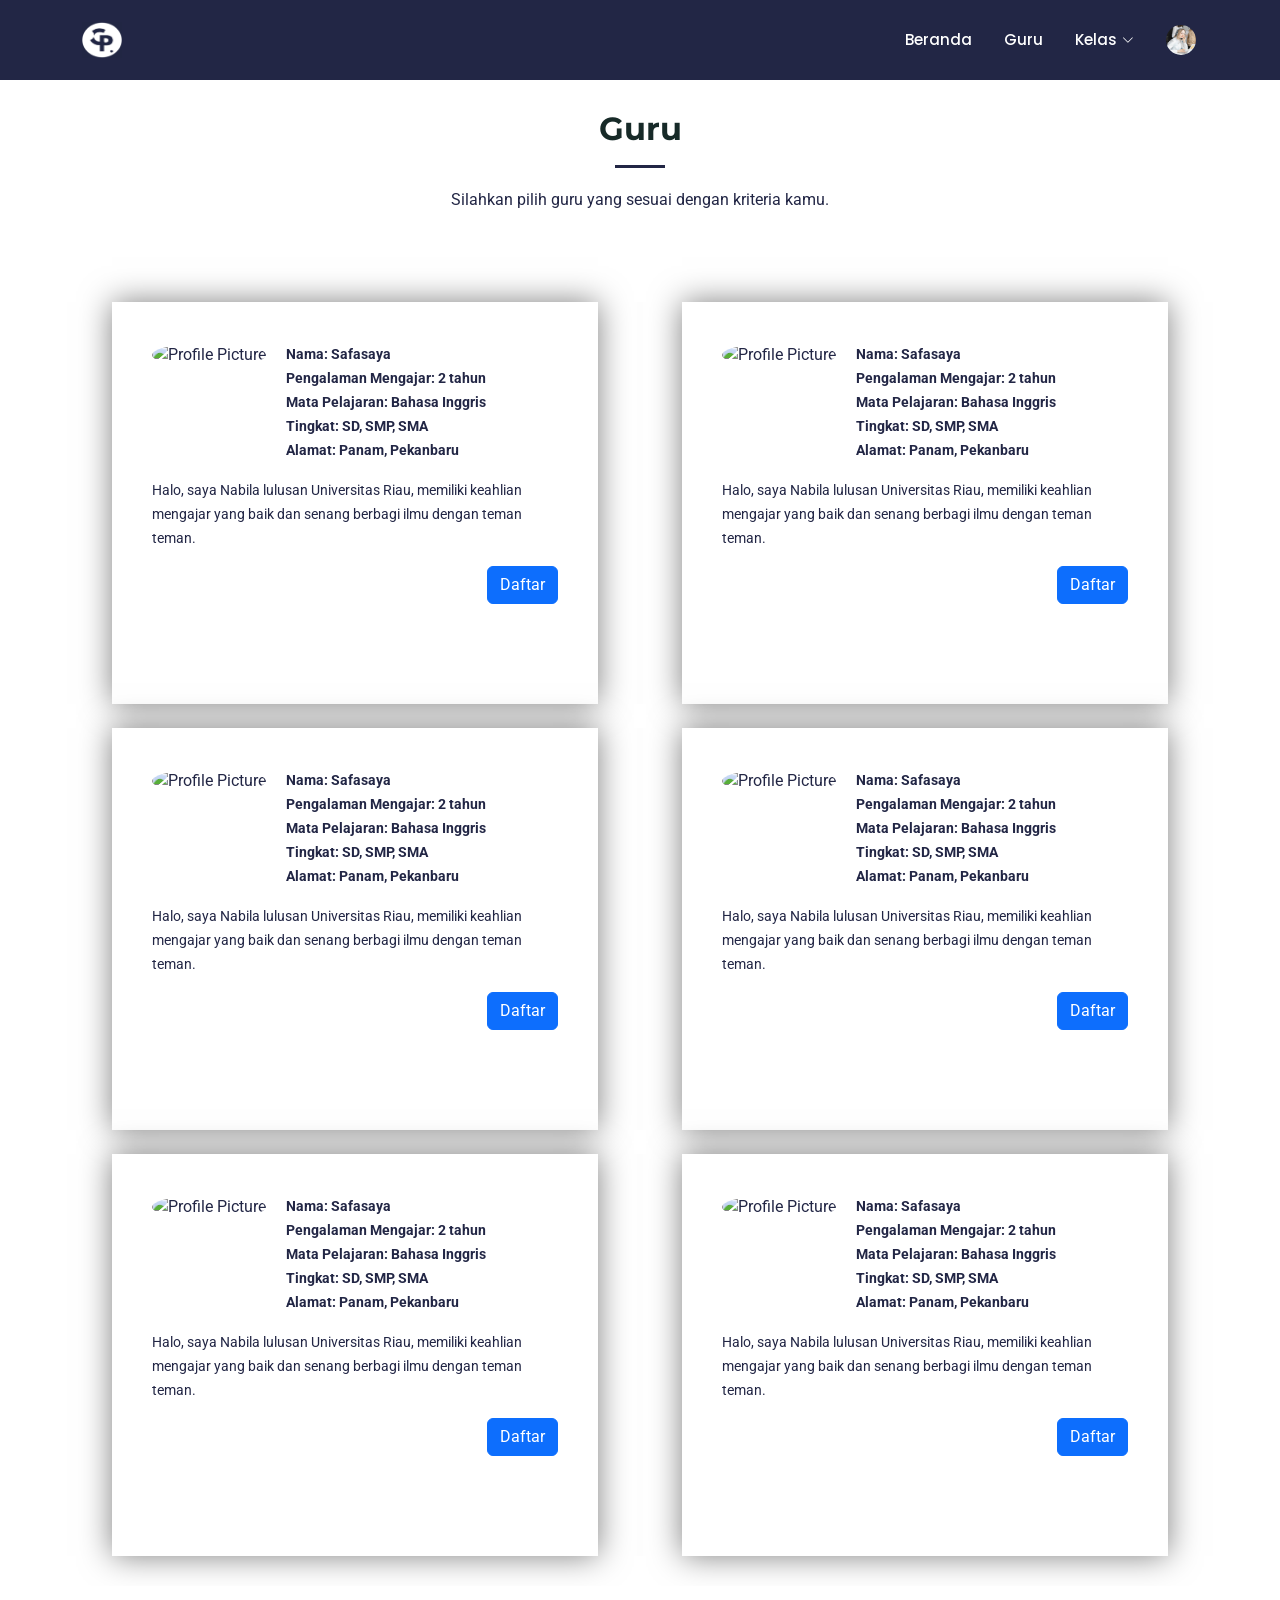
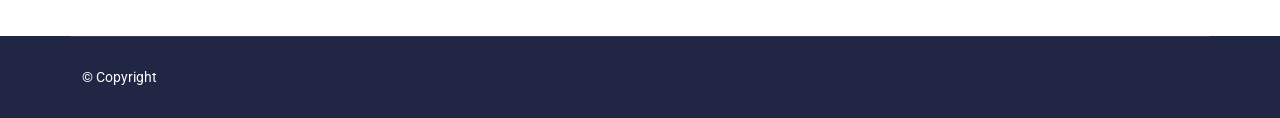
==== gurusis.html @ 92e8e070 "first commit" ====
<!DOCTYPE html>
<html lang="en">

<head>
  <meta charset="utf-8">
  <meta content="width=device-width, initial-scale=1.0" name="viewport">
  <title>Guru</title>
  <meta name="description" content="">
  <meta name="keywords" content="">

  <!-- Favicons -->
  <link href="assets/img/logoCP2.png" rel="icon">
  <link href="assets/img/apple-touch-icon.png" rel="apple-touch-icon">

  <!-- Fonts -->
  <link href="https://fonts.googleapis.com" rel="preconnect">
  <link href="https://fonts.gstatic.com" rel="preconnect" crossorigin>
  <link href="https://fonts.googleapis.com/css2?family=Roboto:ital,wght@0,100;0,300;0,400;0,500;0,700;0,900;1,100;1,300;1,400;1,500;1,700;1,900&family=Montserrat:ital,wght@0,100;0,200;0,300;0,400;0,500;0,600;0,700;0,800;0,900;1,100;1,200;1,300;1,400;1,500;1,600;1,700;1,800;1,900&family=Poppins:ital,wght@0,100;0,200;0,300;0,400;0,500;0,600;0,700;0,800;0,900;1,100;1,200;1,300;1,400;1,500;1,600;1,700;1,800;1,900&display=swap" rel="stylesheet">

  <!-- Vendor CSS Files -->
  <link href="assets/vendor/bootstrap/css/bootstrap.min.css" rel="stylesheet">
  <link href="assets/vendor/bootstrap-icons/bootstrap-icons.css" rel="stylesheet">
  <link href="assets/vendor/aos/aos.css" rel="stylesheet">
  <link href="assets/vendor/glightbox/css/glightbox.min.css" rel="stylesheet">
  <link href="assets/vendor/swiper/swiper-bundle.min.css" rel="stylesheet">

  <!-- Main CSS File -->
  <link href="assets/css/main.css" rel="stylesheet">

  <!-- =======================================================
  * Template Name: Impact
  * Template URL: https://bootstrapmade.com/impact-bootstrap-business-website-template/
  * Updated: Aug 07 2024 with Bootstrap v5.3.3
  * Author: BootstrapMade.com
  * License: https://bootstrapmade.com/license/
  ======================================================== -->
</head>

<body class="index-page">

  <header id="header" class="header fixed-top">

    <div class="branding d-flex align-items-cente">

      <div class="container position-relative d-flex align-items-center justify-content-between">
        <a href="index.html" class="logo d-flex align-items-center">
            <img src="assets/img/logoCP2.png" alt="" style="width: 40px; height: 40px;">
        </a>

        <nav id="navmenu" class="navmenu">
          <ul>
            <li><a href="berandasis.html" class="active">Beranda<br></a></li>
            <li><a href="gurusis.html">Guru</a></li>
            <li class="dropdown"><a href="#"><span>Kelas</span> <i class="bi bi-chevron-down toggle-dropdown"></i></a>
              <ul>
                <li><a href="jadwalsis.html">Kelas Aktif</a></li>
                <li><a href="statuspendafsis.html">Status Pendaftaran</a></li>
              </ul>
            </li>
            <li><a href="profilsis.html">
                <img src="assets/img/services.jpg" alt="User Profile" class="rounded-circle" style="width: 30px; height: 30px; object-fit: cover;">
              </a></li>
          </ul>
          <i class="mobile-nav-toggle d-xl-none bi bi-list"></i>
        </nav>

      </div>

    </div>

  </header>
  <main class="main">
     <!-- Services Section -->
     <section id="services" class="services section">

        <!-- Section Title -->
        <div class="container section-title" data-aos="fade-up">
          <h2>Guru</h2>
          <p>Silahkan pilih guru yang sesuai dengan kriteria kamu.</p>
        </div><!-- End Section Title -->
  
        <div class="container">
  
          <div class="row gy-4">
  
            <div class="col-md-6" data-aos="fade-up" data-aos-delay="100">
              <div class="service-item position-relative">
                  <!-- Bagian kontainer profil dengan Flexbox -->
                  <div class="d-flex align-items-start">
                    <!-- Foto profil di sebelah kiri -->
                    <div class="profile-picture" style="margin-right: 20px;">
                      <img src="assets/img/image cerdas privat/Student.png" class="rounded-circle" alt="Profile Picture" style="width: 80px;">
                    </div>
                    
                    <!-- Informasi profil di sebelah kanan -->
                    <div class="profile-info" style="font-weight: bold;">
                      <p class="card-title font-weight-bold">Nama: Safasaya</p>
                      <p class="card-text">Pengalaman Mengajar: 2 tahun</p>
                      <p class="card-text">Mata Pelajaran: Bahasa Inggris</p>
                      <p class="card-text">Tingkat: SD, SMP, SMA</p>
                      <p class="card-text">Alamat: Panam, Pekanbaru</p>
                    </div>
                  </div>
                  <!-- Teks tambahan di bawah informasi profil (masih dalam satu card) -->
                  <div class="profile-description mt-3">
                    <p>Halo, saya Nabila lulusan Universitas Riau, memiliki keahlian mengajar yang baik dan senang berbagi ilmu dengan teman teman.</p>
                  </div>
                  
                  <!-- Tombol Add -->
                  <div class="mt-3" style="text-align: right;">
                    <a href="#" class="btn btn-primary">Daftar</a>
                  </div>
                </div>
              </div>
  
            <div class="col-md-6" data-aos="fade-up" data-aos-delay="200">
              <!-- Kontainer card -->
              <div class="service-item position-relative">
                <!-- Bagian kontainer profil dengan Flexbox -->
                <div class="d-flex align-items-start">
                  <!-- Foto profil di sebelah kiri -->
                  <div class="profile-picture" style="margin-right: 20px;">
                    <img src="assets/img/image cerdas privat/Student.png" class="rounded-circle" alt="Profile Picture" style="width: 80px;">
                  </div>
                  
                  <!-- Informasi profil di sebelah kanan -->
                  <div class="profile-info" style="font-weight: bold;">
                    <p class="card-title font-weight-bold">Nama: Safasaya</p>
                    <p class="card-text">Pengalaman Mengajar: 2 tahun</p>
                    <p class="card-text">Mata Pelajaran: Bahasa Inggris</p>
                    <p class="card-text">Tingkat: SD, SMP, SMA</p>
                    <p class="card-text">Alamat: Panam, Pekanbaru</p>
                  </div>
                </div>
                <!-- Teks tambahan di bawah informasi profil (masih dalam satu card) -->
                <div class="profile-description mt-3">
                  <p>Halo, saya Nabila lulusan Universitas Riau, memiliki keahlian mengajar yang baik dan senang berbagi ilmu dengan teman teman.</p>
                </div>
                
                <!-- Tombol Add -->
                <div class="mt-3" style="text-align: right;">
                  <a href="#" class="btn btn-primary">Daftar</a>
                </div>
              </div>
            </div>
            <div class="col-md-6" data-aos="fade-up" data-aos-delay="300">
              <div class="service-item position-relative">
                  <!-- Bagian kontainer profil dengan Flexbox -->
                  <div class="d-flex align-items-start">
                    <!-- Foto profil di sebelah kiri -->
                    <div class="profile-picture" style="margin-right: 20px;">
                      <img src="assets/img/image cerdas privat/Student.png" class="rounded-circle" alt="Profile Picture" style="width: 80px;">
                    </div>
                    
                    <!-- Informasi profil di sebelah kanan -->
                    <div class="profile-info" style="font-weight: bold;">
                      <p class="card-title font-weight-bold">Nama: Safasaya</p>
                      <p class="card-text">Pengalaman Mengajar: 2 tahun</p>
                      <p class="card-text">Mata Pelajaran: Bahasa Inggris</p>
                      <p class="card-text">Tingkat: SD, SMP, SMA</p>
                      <p class="card-text">Alamat: Panam, Pekanbaru</p>
                    </div>
                  </div>
                  <!-- Teks tambahan di bawah informasi profil (masih dalam satu card) -->
                  <div class="profile-description mt-3">
                    <p>Halo, saya Nabila lulusan Universitas Riau, memiliki keahlian mengajar yang baik dan senang berbagi ilmu dengan teman teman.</p>
                  </div>
                  
                  <!-- Tombol Add -->
                  <div class="mt-3" style="text-align: right;">
                    <a href="#" class="btn btn-primary">Daftar</a>
                  </div>
                </div>
              </div>
  
            <div class="col-md-6" data-aos="fade-up" data-aos-delay="400">
              <div class="service-item position-relative">
                  <!-- Bagian kontainer profil dengan Flexbox -->
                  <div class="d-flex align-items-start">
                    <!-- Foto profil di sebelah kiri -->
                    <div class="profile-picture" style="margin-right: 20px;">
                      <img src="assets/img/image cerdas privat/Student.png" class="rounded-circle" alt="Profile Picture" style="width: 80px;">
                    </div>
                    
                    <!-- Informasi profil di sebelah kanan -->
                    <div class="profile-info" style="font-weight: bold;">
                      <p class="card-title font-weight-bold">Nama: Safasaya</p>
                      <p class="card-text">Pengalaman Mengajar: 2 tahun</p>
                      <p class="card-text">Mata Pelajaran: Bahasa Inggris</p>
                      <p class="card-text">Tingkat: SD, SMP, SMA</p>
                      <p class="card-text">Alamat: Panam, Pekanbaru</p>
                    </div>
                  </div>
                  <!-- Teks tambahan di bawah informasi profil (masih dalam satu card) -->
                  <div class="profile-description mt-3">
                    <p>Halo, saya Nabila lulusan Universitas Riau, memiliki keahlian mengajar yang baik dan senang berbagi ilmu dengan teman teman.</p>
                  </div>
                  
                  <!-- Tombol Add -->
                  <div class="mt-3" style="text-align: right;">
                    <a href="#" class="btn btn-primary">Daftar</a>
                  </div>
                </div>
              </div>
  
            <div class="col-md-6" data-aos="fade-up" data-aos-delay="500">
              <div class="service-item position-relative">
                  <!-- Bagian kontainer profil dengan Flexbox -->
                  <div class="d-flex align-items-start">
                    <!-- Foto profil di sebelah kiri -->
                    <div class="profile-picture" style="margin-right: 20px;">
                      <img src="assets/img/image cerdas privat/Student.png" class="rounded-circle" alt="Profile Picture" style="width: 80px;">
                    </div>
                    
                    <!-- Informasi profil di sebelah kanan -->
                    <div class="profile-info" style="font-weight: bold;">
                      <p class="card-title font-weight-bold">Nama: Safasaya</p>
                      <p class="card-text">Pengalaman Mengajar: 2 tahun</p>
                      <p class="card-text">Mata Pelajaran: Bahasa Inggris</p>
                      <p class="card-text">Tingkat: SD, SMP, SMA</p>
                      <p class="card-text">Alamat: Panam, Pekanbaru</p>
                    </div>
                  </div>
                  <!-- Teks tambahan di bawah informasi profil (masih dalam satu card) -->
                  <div class="profile-description mt-3">
                    <p>Halo, saya Nabila lulusan Universitas Riau, memiliki keahlian mengajar yang baik dan senang berbagi ilmu dengan teman teman.</p>
                  </div>
                  
                  <!-- Tombol Add -->
                  <div class="mt-3" style="text-align: right;">
                    <a href="#" class="btn btn-primary">Daftar</a>
                  </div>
                </div>
              </div>
  
            <div class="col-md-6" data-aos="fade-up" data-aos-delay="600">
              <div class="service-item position-relative">
                  <!-- Bagian kontainer profil dengan Flexbox -->
                  <div class="d-flex align-items-start">
                    <!-- Foto profil di sebelah kiri -->
                    <div class="profile-picture" style="margin-right: 20px;">
                      <img src="assets/img/image cerdas privat/Student.png" class="rounded-circle" alt="Profile Picture" style="width: 80px;">
                    </div>
                    
                    <!-- Informasi profil di sebelah kanan -->
                    <div class="profile-info" style="font-weight: bold;">
                      <p class="card-title font-weight-bold">Nama: Safasaya</p>
                      <p class="card-text">Pengalaman Mengajar: 2 tahun</p>
                      <p class="card-text">Mata Pelajaran: Bahasa Inggris</p>
                      <p class="card-text">Tingkat: SD, SMP, SMA</p>
                      <p class="card-text">Alamat: Panam, Pekanbaru</p>
                    </div>
                  </div>
                  <!-- Teks tambahan di bawah informasi profil (masih dalam satu card) -->
                  <div class="profile-description mt-3">
                    <p>Halo, saya Nabila lulusan Universitas Riau, memiliki keahlian mengajar yang baik dan senang berbagi ilmu dengan teman teman.</p>
                  </div>
                  
                  <!-- Tombol Add -->
                  <div class="mt-3" style="text-align: right;">
                    <a href="#" class="btn btn-primary">Daftar</a>
                  </div>
                </div>
              </div>
            </div><!-- End Service Item -->
  
          </div>
  
        </div>
  
      </section><!-- /Services Section -->
  </main>



  <footer id="footer" class="footer accent-background">

    <div class="container copyright mt-4">
      <p>© <span>Copyright</span></p>
    </div>

  </footer>

  <!-- Scroll Top -->
  <a href="#" id="scroll-top" class="scroll-top d-flex align-items-center justify-content-center"><i class="bi bi-arrow-up-short"></i></a>

  <!-- Preloader -->
  <div id="preloader"></div>

  <!-- Vendor JS Files -->
  <script src="assets/vendor/bootstrap/js/bootstrap.bundle.min.js"></script>
  <script src="assets/vendor/php-email-form/validate.js"></script>
  <script src="assets/vendor/aos/aos.js"></script>
  <script src="assets/vendor/glightbox/js/glightbox.min.js"></script>
  <script src="assets/vendor/swiper/swiper-bundle.min.js"></script>
  <script src="assets/vendor/purecounter/purecounter_vanilla.js"></script>
  <script src="assets/vendor/imagesloaded/imagesloaded.pkgd.min.js"></script>
  <script src="assets/vendor/isotope-layout/isotope.pkgd.min.js"></script>

  <!-- Main JS File -->
  <script src="assets/js/main.js"></script>

</body>

</html>
---- assets/css/main.css ----
/**
* Template Name: Impact
* Template URL: https://bootstrapmade.com/impact-bootstrap-business-website-template/
* Updated: Aug 07 2024 with Bootstrap v5.3.3
* Author: BootstrapMade.com
* License: https://bootstrapmade.com/license/
*/

/*--------------------------------------------------------------
# Font & Color Variables
# Help: https://bootstrapmade.com/color-system/
--------------------------------------------------------------*/
/* Fonts */
:root {
  --default-font: "Roboto",  system-ui, -apple-system, "Segoe UI", Roboto, "Helvetica Neue", Arial, "Noto Sans", "Liberation Sans", sans-serif, "Apple Color Emoji", "Segoe UI Emoji", "Segoe UI Symbol", "Noto Color Emoji";
  --heading-font: "Montserrat",  sans-serif;
  --nav-font: "Poppins",  sans-serif;
}

/* Global Colors - The following color variables are used throughout the website. Updating them here will change the color scheme of the entire website */
:root { 
  --background-color: #ffffff; /* Background color for the entire website, including individual sections */
  --default-color: #222645; /* Default color used for the majority of the text content across the entire website */
  --heading-color: #172a28; /* Color for headings, subheadings and title throughout the website */
  --accent-color: #222645; /* Accent color that represents your brand on the website. It's used for buttons, links, and other elements that need to stand out */
  --surface-color: #ffffff; /* The surface color is used as a background of boxed elements within sections, such as cards, icon boxes, or other elements that require a visual separation from the global background. */
  --contrast-color: #ffffff; /* Contrast color for text, ensuring readability against backgrounds of accent, heading, or default colors. */
}

/* Nav Menu Colors - The following color variables are used specifically for the navigation menu. They are separate from the global colors to allow for more customization options */
:root {
  --nav-color: #ffffff;  /* The default color of the main navmenu links */
  --nav-hover-color: #222645; /* Applied to main navmenu links when they are hovered over or active */
  --nav-mobile-background-color: #ffffff; /* Used as the background color for mobile navigation menu */
  --nav-dropdown-background-color: #ffffff; /* Used as the background color for dropdown items that appear when hovering over primary navigation items */
  --nav-dropdown-color: #01433c; /* Used for navigation links of the dropdown items in the navigation menu. */
  --nav-dropdown-hover-color: #008374; /* Similar to --nav-hover-color, this color is applied to dropdown navigation links when they are hovered over. */
}

/* Color Presets - These classes override global colors when applied to any section or element, providing reuse of the sam color scheme. */

.light-background {
  --background-color: #f2f9f9;
  --surface-color: #ffffff;
}

.dark-background {
  --background-color: #060606;
  --default-color: #ffffff;
  --heading-color: #ffffff;
  --surface-color: #252525;
  --contrast-color: #ffffff;
}

.accent-background {
  --background-color: #222645;
  --default-color: #ffffff;
  --heading-color: #ffffff;
  --accent-color: #ffffff;
  --surface-color: #00b6a1;
  --contrast-color: #ffffff;
}

/* Smooth scroll */
:root {
  scroll-behavior: smooth;
}

/*--------------------------------------------------------------
# General Styling & Shared Classes
--------------------------------------------------------------*/
body {
  color: var(--default-color);
  background-color: var(--background-color);
  font-family: var(--default-font);
}

a {
  color: var(--accent-color);
  text-decoration: none;
  transition: 0.3s;
}

a:hover {
  color: color-mix(in srgb, var(--accent-color), transparent 25%);
  text-decoration: none;
}

h1,
h2,
h3,
h4,
h5,
h6 {
  color: var(--heading-color);
  font-family: var(--heading-font);
}

/* Pulsating Play Button
------------------------------*/
.pulsating-play-btn {
  width: 94px;
  height: 94px;
  background: radial-gradient(var(--accent-color) 50%, color-mix(in srgb, var(--accent-color), transparent 75%) 52%);
  border-radius: 50%;
  display: block;
  position: relative;
  overflow: hidden;
}

.pulsating-play-btn:before {
  content: "";
  position: absolute;
  width: 120px;
  height: 120px;
  animation-delay: 0s;
  animation: pulsate-play-btn 2s;
  animation-direction: forwards;
  animation-iteration-count: infinite;
  animation-timing-function: steps;
  opacity: 1;
  border-radius: 50%;
  border: 5px solid color-mix(in srgb, var(--accent-color), transparent 30%);
  top: -15%;
  left: -15%;
  background: rgba(198, 16, 0, 0);
}

.pulsating-play-btn:after {
  content: "";
  position: absolute;
  left: 50%;
  top: 50%;
  transform: translateX(-40%) translateY(-50%);
  width: 0;
  height: 0;
  border-top: 10px solid transparent;
  border-bottom: 10px solid transparent;
  border-left: 15px solid #fff;
  z-index: 100;
  transition: all 400ms cubic-bezier(0.55, 0.055, 0.675, 0.19);
}

.pulsating-play-btn:hover:before {
  content: "";
  position: absolute;
  left: 50%;
  top: 50%;
  transform: translateX(-40%) translateY(-50%);
  width: 0;
  height: 0;
  border: none;
  border-top: 10px solid transparent;
  border-bottom: 10px solid transparent;
  border-left: 15px solid #fff;
  z-index: 200;
  animation: none;
  border-radius: 0;
}

.pulsating-play-btn:hover:after {
  border-left: 15px solid var(--accent-color);
  transform: scale(20);
}

@keyframes pulsate-play-btn {
  0% {
    transform: scale(0.6, 0.6);
    opacity: 1;
  }

  100% {
    transform: scale(1, 1);
    opacity: 0;
  }
}

/* PHP Email Form Messages
------------------------------*/
.php-email-form .error-message {
  display: none;
  background: #df1529;
  color: #ffffff;
  text-align: left;
  padding: 15px;
  margin-bottom: 24px;
  font-weight: 600;
}

.php-email-form .sent-message {
  display: none;
  color: #ffffff;
  background: #059652;
  text-align: center;
  padding: 15px;
  margin-bottom: 24px;
  font-weight: 600;
}

.php-email-form .loading {
  display: none;
  background: var(--surface-color);
  text-align: center;
  padding: 15px;
  margin-bottom: 24px;
}

.php-email-form .loading:before {
  content: "";
  display: inline-block;
  border-radius: 50%;
  width: 24px;
  height: 24px;
  margin: 0 10px -6px 0;
  border: 3px solid var(--accent-color);
  border-top-color: var(--surface-color);
  animation: php-email-form-loading 1s linear infinite;
}

@keyframes php-email-form-loading {
  0% {
    transform: rotate(0deg);
  }

  100% {
    transform: rotate(360deg);
  }
}

/*--------------------------------------------------------------
# Global Header
--------------------------------------------------------------*/
.header {
  --background-color: #222645;
  --heading-color: #ffffff;
  color: var(--default-color);
  transition: all 0.5s;
  z-index: 997;
  background-color: var(--background-color);
}

.header .topbar {
  background-color: color-mix(in srgb, var(--accent-color) 90%, black 10%);
  height: 40px;
  padding: 0;
  font-size: 14px;
  transition: all 0.5s;
}

.header .topbar .contact-info i {
  font-style: normal;
  color: var(--contrast-color);
}

.header .topbar .contact-info i a,
.header .topbar .contact-info i span {
  padding-left: 5px;
  color: var(--contrast-color);
}

@media (max-width: 575px) {

  .header .topbar .contact-info i a,
  .header .topbar .contact-info i span {
    font-size: 13px;
  }
}

.header .topbar .contact-info i a {
  line-height: 0;
  transition: 0.3s;
}

.header .topbar .contact-info i a:hover {
  color: var(--contrast-color);
  text-decoration: underline;
}

.header .topbar .social-links a {
  color: color-mix(in srgb, var(--contrast-color), transparent 40%);
  line-height: 0;
  transition: 0.3s;
  margin-left: 20px;
}

.header .topbar .social-links a:hover {
  color: var(--contrast-color);
}

.header .branding {
  min-height: 60px;
  padding: 10px 0;
}

.header .logo {
  line-height: 1;
}

.header .logo img {
  max-height: 36px;
  margin-right: 8px;
}

.header .logo h1 {
  font-size: 30px;
  margin: 0;
  font-weight: 700;
  color: var(--heading-color);
}

.header .logo span {
  font-size: 32px;
  margin-left: 2px;
  color: var(--nav-hover-color);
}

.scrolled .header {
  box-shadow: 0px 0 18px rgba(0, 0, 0, 0.1);
}

/*--------------------------------------------------------------
# Navigation Menu
--------------------------------------------------------------*/
/* Desktop Navigation */
@media (min-width: 1200px) {
  .navmenu {
    padding: 0;
  }

  .navmenu ul {
    margin: 0;
    padding: 0;
    display: flex;
    list-style: none;
    align-items: center;
  }

  .navmenu li {
    position: relative;
  }

  .navmenu>ul>li {
    white-space: nowrap;
    padding: 15px 14px;
  }

  .navmenu>ul>li:last-child {
    padding-right: 0;
  }

  .navmenu a,
  .navmenu a:focus {
    color: var(--nav-color);
    font-size: 15px;
    padding: 0 2px;
    font-family: var(--nav-font);
    font-weight: 500;
    display: flex;
    align-items: center;
    justify-content: space-between;
    white-space: nowrap;
    transition: 0.3s;
    position: relative;
  }

  .navmenu a i,
  .navmenu a:focus i {
    font-size: 12px;
    line-height: 0;
    margin-left: 5px;
    transition: 0.3s;
  }

  .navmenu>ul>li>a:before {
    content: "";
    position: absolute;
    height: 2px;
    bottom: -6px;
    left: 0;
    background-color: var(--nav-hover-color);
    visibility: hidden;
    width: 0px;
    transition: all 0.3s ease-in-out 0s;
  }

  .navmenu a:hover:before,
  .navmenu li:hover>a:before,
  .navmenu .active:before {
    visibility: visible;
    width: 100%;
  }

  .navmenu li:hover>a,
  .navmenu .active,
  .navmenu .active:focus {
    color: var(--nav-color);
  }

  .navmenu .dropdown ul {
    margin: 0;
    padding: 10px 0;
    background: var(--nav-dropdown-background-color);
    display: block;
    position: absolute;
    visibility: hidden;
    left: 14px;
    top: 130%;
    opacity: 0;
    transition: 0.3s;
    border-radius: 4px;
    z-index: 99;
    box-shadow: 0px 0px 30px rgba(0, 0, 0, 0.1);
  }

  .navmenu .dropdown ul li {
    min-width: 200px;
  }

  .navmenu .dropdown ul a {
    padding: 10px 20px;
    font-size: 15px;
    text-transform: none;
    color: var(--nav-dropdown-color);
  }

  .navmenu .dropdown ul a i {
    font-size: 12px;
  }

  .navmenu .dropdown ul a:hover,
  .navmenu .dropdown ul .active:hover,
  .navmenu .dropdown ul li:hover>a {
    color: var(--nav-dropdown-hover-color);
  }

  .navmenu .dropdown:hover>ul {
    opacity: 1;
    top: 100%;
    visibility: visible;
  }

  .navmenu .dropdown .dropdown ul {
    top: 0;
    left: -90%;
    visibility: hidden;
  }

  .navmenu .dropdown .dropdown:hover>ul {
    opacity: 1;
    top: 0;
    left: -100%;
    visibility: visible;
  }
}

/* Mobile Navigation */
@media (max-width: 1199px) {
  .mobile-nav-toggle {
    color: var(--nav-color);
    font-size: 28px;
    line-height: 0;
    margin-right: 10px;
    cursor: pointer;
    transition: color 0.3s;
  }

  .navmenu {
    padding: 0;
    z-index: 9997;
  }

  .navmenu ul {
    display: none;
    list-style: none;
    position: absolute;
    inset: 60px 20px 20px 20px;
    padding: 10px 0;
    margin: 0;
    border-radius: 6px;
    background-color: var(--nav-mobile-background-color);
    border: 1px solid color-mix(in srgb, var(--default-color), transparent 90%);
    box-shadow: none;
    overflow-y: auto;
    transition: 0.3s;
    z-index: 9998;
  }

  .navmenu a,
  .navmenu a:focus {
    color: var(--nav-dropdown-color);
    padding: 10px 20px;
    font-family: var(--nav-font);
    font-size: 17px;
    font-weight: 500;
    display: flex;
    align-items: center;
    justify-content: space-between;
    white-space: nowrap;
    transition: 0.3s;
  }

  .navmenu a i,
  .navmenu a:focus i {
    font-size: 12px;
    line-height: 0;
    margin-left: 5px;
    width: 30px;
    height: 30px;
    display: flex;
    align-items: center;
    justify-content: center;
    border-radius: 50%;
    transition: 0.3s;
    background-color: color-mix(in srgb, var(--accent-color), transparent 90%);
  }

  .navmenu a i:hover,
  .navmenu a:focus i:hover {
    background-color: var(--accent-color);
    color: var(--contrast-color);
  }

  .navmenu a:hover,
  .navmenu .active,
  .navmenu .active:focus {
    color: var(--nav-dropdown-hover-color);
  }

  .navmenu .active i,
  .navmenu .active:focus i {
    background-color: var(--accent-color);
    color: var(--contrast-color);
    transform: rotate(180deg);
  }

  .navmenu .dropdown ul {
    position: static;
    display: none;
    z-index: 99;
    padding: 10px 0;
    margin: 10px 20px;
    background-color: var(--nav-dropdown-background-color);
    transition: all 0.5s ease-in-out;
  }

  .navmenu .dropdown ul ul {
    background-color: rgba(33, 37, 41, 0.1);
  }

  .navmenu .dropdown>.dropdown-active {
    display: block;
    background-color: rgba(33, 37, 41, 0.03);
  }

  .mobile-nav-active {
    overflow: hidden;
  }

  .mobile-nav-active .mobile-nav-toggle {
    color: #fff;
    position: absolute;
    font-size: 32px;
    top: 15px;
    right: 15px;
    margin-right: 0;
    z-index: 9999;
  }

  .mobile-nav-active .navmenu {
    position: fixed;
    overflow: hidden;
    inset: 0;
    background: rgba(33, 37, 41, 0.8);
    transition: 0.3s;
  }

  .mobile-nav-active .navmenu>ul {
    display: block;
  }
}

/*--------------------------------------------------------------
# Global Footer
--------------------------------------------------------------*/
.footer {
  color: var(--default-color);
  background-color: var(--background-color);
  font-size: 14px;
  position: relative;


}

.footer .footer-top {
  padding-top: 50px;
}

.footer .footer-about .logo {
  line-height: 1;
  margin-bottom: 25px;
}

.footer .footer-about .logo img {
  max-height: 40px;
  margin-right: 6px;
}

.footer .footer-about .logo span {
  color: var(--heading-color);
  font-size: 30px;
  font-weight: 700;
  letter-spacing: 1px;
  font-family: var(--heading-font);
}

.footer .footer-about p {
  font-size: 14px;
  font-family: var(--heading-font);
}

.footer .social-links a {
  display: flex;
  align-items: center;
  justify-content: center;
  width: 40px;
  height: 40px;
  border-radius: 50%;
  border: 1px solid color-mix(in srgb, var(--default-color), transparent 50%);
  font-size: 16px;
  color: color-mix(in srgb, var(--default-color), transparent 50%);
  margin-right: 10px;
  transition: 0.3s;
}

.footer .social-links a:hover {
  color: var(--default-color);
  border-color: var(--default-color);
}

.footer h4 {
  font-size: 16px;
  font-weight: bold;
  position: relative;
  padding-bottom: 12px;
}

.footer .footer-links {
  margin-bottom: 30px;
}

.footer .footer-links ul {
  list-style: none;
  padding: 0;
  margin: 0;
}

.footer .footer-links ul i {
  padding-right: 2px;
  font-size: 12px;
  line-height: 0;
}

.footer .footer-links ul li {
  padding: 10px 0;
  display: flex;
  align-items: center;
}

.footer .footer-links ul li:first-child {
  padding-top: 0;
}

.footer .footer-links ul a {
  color: color-mix(in srgb, var(--default-color), transparent 30%);
  display: inline-block;
  line-height: 1;
}

.footer .footer-links ul a:hover {
  color: var(--default-color);
}

.footer .footer-contact p {
  margin-bottom: 5px;
}

.footer .copyright {
  padding-top: 30px;
  padding-bottom: 30px;
  border-top: 1px solid color-mix(in srgb, var(--default-color), transparent 90%);
}

.footer .copyright p {
  margin-bottom: 0;
}

.footer .credits {
  margin-top: 4px;
  font-size: 13px;
}

/*--------------------------------------------------------------
# Preloader
--------------------------------------------------------------*/
#preloader {
  position: fixed;
  inset: 0;
  z-index: 999999;
  overflow: hidden;
  background: var(--background-color);
  transition: all 0.6s ease-out;
}

#preloader:before {
  content: "";
  position: fixed;
  top: calc(50% - 30px);
  left: calc(50% - 30px);
  border: 6px solid #ffffff;
  border-color: var(--accent-color) transparent var(--accent-color) transparent;
  border-radius: 50%;
  width: 60px;
  height: 60px;
  animation: animate-preloader 1.5s linear infinite;
}

@keyframes animate-preloader {
  0% {
    transform: rotate(0deg);
  }

  100% {
    transform: rotate(360deg);
  }
}

/*--------------------------------------------------------------
# Scroll Top Button
--------------------------------------------------------------*/
.scroll-top {
  position: fixed;
  visibility: hidden;
  opacity: 0;
  right: 15px;
  bottom: -15px;
  z-index: 99999;
  background-color: var(--accent-color);
  width: 44px;
  height: 44px;
  border-radius: 50px;
  transition: all 0.4s;
}

.scroll-top i {
  font-size: 24px;
  color: var(--contrast-color);
  line-height: 0;
}

.scroll-top:hover {
  background-color: color-mix(in srgb, var(--accent-color), transparent 20%);
  color: var(--contrast-color);
}

.scroll-top.active {
  visibility: visible;
  opacity: 1;
  bottom: 15px;
}

/*--------------------------------------------------------------
# Disable aos animation delay on mobile devices
--------------------------------------------------------------*/
@media screen and (max-width: 768px) {
  [data-aos-delay] {
    transition-delay: 0 !important;
  }
}

/*--------------------------------------------------------------
# Global Page Titles & Breadcrumbs
--------------------------------------------------------------*/
.page-title {
  --background-color: var(--accent-color);
  --default-color: #fff;
  --heading-color: #fff;
  color: var(--default-color);
  background-color: var(--background-color);
  position: relative;
}

.page-title .heading {
  padding: 160px 0 80px 0;
  border-top: 1px solid color-mix(in srgb, var(--default-color), transparent 90%);
}

.page-title .heading h1 {
  font-size: 38px;
  font-weight: 700;
}

.page-title nav {
  background-color: color-mix(in srgb, var(--default-color), transparent 92%);
  padding: 20px 0;
}

.page-title nav ol {
  display: flex;
  flex-wrap: wrap;
  list-style: none;
  margin: 0;
  font-size: 16px;
  font-weight: 600;
}

.page-title nav ol a {
  color: color-mix(in srgb, var(--default-color), transparent 50%);
}

.page-title nav ol a:hover {
  color: var(--default-color);
}

.page-title nav ol li+li {
  padding-left: 10px;
}

.page-title nav ol li+li::before {
  content: "/";
  display: inline-block;
  padding-right: 10px;
  color: color-mix(in srgb, var(--default-color), transparent 50%);
}

/*--------------------------------------------------------------
# Global Sections
--------------------------------------------------------------*/
section,
.section {
  color: var(--default-color);
  background-color: var(--background-color);
  padding: 60px 0;
  scroll-margin-top: 112px;
  overflow: clip;
}

@media (max-width: 1199px) {

  section,
  .section {
    scroll-margin-top: 100px;
  }
}

/*--------------------------------------------------------------
# Global Section Titles
--------------------------------------------------------------*/
.section-title {
  text-align: center;
  padding-bottom: 60px;
  position: relative;
}

.section-title h2 {
  font-size: 32px;
  font-weight: 700;
  margin-bottom: 20px;
  padding-bottom: 20px;
  position: relative;
}

.section-title h2:after {
  content: "";
  position: absolute;
  display: block;
  width: 50px;
  height: 3px;
  background: var(--accent-color);
  left: 0;
  right: 0;
  bottom: 0;
  margin: auto;
}

.section-title p {
  margin-bottom: 0;
}

/*--------------------------------------------------------------
# Hero Section
--------------------------------------------------------------*/
.hero {
  width: 100%;
  position: relative;
  padding: 140px 0 0 0;
}

.hero .container {
  position: relative;
  z-index: 3;
}

.hero h2 {
  font-size: 48px;
  font-weight: 700;
  margin-bottom: 20px;
}

.hero h2 .accent {
  color: var(--conrast-color);
}

.hero p {
  color: color-mix(in srgb, var(--default-color), transparent 40%);
  font-weight: 400;
  margin-bottom: 30px;
}

.hero .btn-get-started {
  color: var(--contrast-color);
  background: var(--accent-color);
  font-family: var(--heading-font);
  font-weight: 500;
  font-size: 14px;
  letter-spacing: 1px;
  display: inline-block;
  padding: 14px 40px;
  border-radius: 50px;
  transition: 0.3s;
  border: 2px solid color-mix(in srgb, var(--default-color), transparent 90%);
  background-color: color-mix(in srgb, var(--default-color), transparent 90%);
}

.hero .btn-get-started:hover {
  border-color: color-mix(in srgb, var(--default-color), transparent 60%);
}

.hero .btn-watch-video {
  font-size: 16px;
  transition: 0.5s;
  margin-left: 25px;
  font-weight: 600;
  color: var(--default-color);
}

.hero .btn-watch-video i {
  color: color-mix(in srgb, var(--default-color), transparent 50%);
  font-size: 32px;
  transition: 0.3s;
  line-height: 0;
  margin-right: 8px;
}

.hero .btn-watch-video:hover i {
  color: var(--default-color);
}

@media (max-width: 640px) {
  .hero h2 {
    font-size: 36px;
  }

  .hero .btn-get-started,
  .hero .btn-watch-video {
    font-size: 14px;
  }
}

.hero .icon-boxes {
  padding-bottom: 60px;
  z-index: 4;
}

@media (min-width: 1200px) {
  .hero .icon-boxes:before {
    content: "";
    position: absolute;
    bottom: 0;
    left: 0;
    right: 0;
    height: calc(50% + 20px);
    background-color: var(--default-color);
    border-top: 1px solid color-mix(in srgb, var(--default-color), transparent 90%);
  }
}

.hero .icon-box {
  padding: 60px 30px;
  position: relative;
  overflow: hidden;
  background: var(--background-color);
  box-shadow: 0 0 29px 0 rgba(0, 0, 0, 0.1);
  transition: all 0.3s ease-in-out;
  border-radius: 8px;
  z-index: 1;
  height: 100%;
  width: 100%;
  text-align: center;
}

.hero .icon-box .title {
  font-weight: 700;
  margin-bottom: 15px;
  font-size: 24px;
}

.hero .icon-box .title a {
  color: color-mix(in srgb, var(--default-color), transparent 20%);
  transition: 0.3s;
}

.hero .icon-box .icon {
  margin-bottom: 20px;
  padding-top: 10px;
  display: inline-block;
  transition: all 0.3s ease-in-out;
  font-size: 48px;
  line-height: 1;
  color: color-mix(in srgb, var(--default-color), transparent 20%);
}

.hero .icon-box:hover {
  background-color: color-mix(in srgb, var(--background-color), white 10%);
}

.hero .icon-box:hover .title a,
.hero .icon-box:hover .icon {
  color: var(--contrast-color);
}

/*--------------------------------------------------------------
# About Section
--------------------------------------------------------------*/
.about h3 {
  font-weight: 700;
  font-size: 28px;
  margin-bottom: 20px;
}

.about .fst-italic {
  color: color-mix(in srgb, var(--default-color), var(--contrast-color) 50%);
}

.about .content ul {
  list-style: none;
  padding: 0;
}

.about .content ul li {
  padding: 0 0 10px 30px;
  position: relative;
}

.about .content ul i {
  position: absolute;
  font-size: 20px;
  left: 0;
  top: -3px;
  color: var(--accent-color);
}

.about .content p:last-child {
  margin-bottom: 0;
}

.about .pulsating-play-btn {
  position: absolute;
  left: calc(50% - 47px);
  top: calc(50% - 47px);
}

/*--------------------------------------------------------------
# Clients Section
--------------------------------------------------------------*/
.clients .swiper {
  padding: 10px 0;
}

.clients .swiper-wrapper {
  height: auto;
}

.clients .swiper-slide img {
  transition: 0.3s;
}

.clients .swiper-slide img:hover {
  transform: scale(1.1);
}

/*--------------------------------------------------------------
# Stats Section
--------------------------------------------------------------*/
.stats .stats-item {
  padding: 10px;
}

.stats .stats-item i {
  font-size: 44px;
  color: var(--accent-color);
  line-height: 0;
  margin-right: 15px;
}

.stats .stats-item .purecounter {
  color: var(--heading-color);
  font-size: 40px;
  display: block;
  font-weight: 700;
  line-height: 40px;
}

.stats .stats-item p {
  color: color-mix(in srgb, var(--default-color), transparent 40%);
  padding: 15px 0 0 0;
  margin: 0;
  font-family: var(--heading-font);
  font-size: 14px;
}

/*--------------------------------------------------------------
# Call To Action Section
--------------------------------------------------------------*/
.call-to-action {
  background-color: transparent;
}

.call-to-action .container {
  padding-top: 80px;
  padding-bottom: 80px;
  border-radius: 15px;
  overflow: hidden;
  position: relative;
  clip-path: inset(0 round 15px);
}

.call-to-action .container img {
  position: fixed;
  top: 0;
  left: 0;
  display: block;
  width: 100%;
  height: 100%;
  object-fit: cover;
  z-index: 1;
  border-radius: 15px;
  overflow: hidden;
}

.call-to-action .container:before {
  content: "";
  background: rgba(0, 0, 0, 0.5);
  position: absolute;
  inset: 0;
  z-index: 2;
}

.call-to-action .container .content {
  position: relative;
  z-index: 3;
}

.call-to-action h3 {
  color: var(--default-color);
  font-size: 28px;
  font-weight: 700;
  margin-bottom: 20px;
}

.call-to-action p {
  color: var(--default-color);
  margin-bottom: 20px;
}

.call-to-action .play-btn {
  width: 94px;
  height: 94px;
  margin-bottom: 20px;
  background: radial-gradient(var(--accent-color) 50%, color-mix(in srgb, var(--accent-color), transparent 60%) 52%);
  border-radius: 50%;
  display: inline-block;
  position: relative;
  overflow: hidden;
}

.call-to-action .play-btn:before {
  content: "";
  position: absolute;
  width: 120px;
  height: 120px;
  animation-delay: 0s;
  animation: pulsate-btn 2s;
  animation-direction: forwards;
  animation-iteration-count: infinite;
  animation-timing-function: steps;
  opacity: 1;
  border-radius: 50%;
  border: 5px solid color-mix(in srgb, var(--accent-color), transparent 20%);
  top: -15%;
  left: -15%;
  background: rgba(198, 16, 0, 0);
}

.call-to-action .play-btn:after {
  content: "";
  position: absolute;
  left: 50%;
  top: 50%;
  transform: translateX(-40%) translateY(-50%);
  width: 0;
  height: 0;
  border-top: 10px solid transparent;
  border-bottom: 10px solid transparent;
  border-left: 15px solid var(--default-color);
  z-index: 100;
  transition: all 400ms cubic-bezier(0.55, 0.055, 0.675, 0.19);
}

.call-to-action .play-btn:hover:before {
  content: "";
  position: absolute;
  left: 50%;
  top: 50%;
  transform: translateX(-40%) translateY(-50%);
  width: 0;
  height: 0;
  border: none;
  border-top: 10px solid transparent;
  border-bottom: 10px solid transparent;
  border-left: 15px solid var(--default-color);
  z-index: 200;
  animation: none;
  border-radius: 0;
}

.call-to-action .play-btn:hover:after {
  border-left: 15px solid var(--accent-color);
  transform: scale(20);
}

.call-to-action .cta-btn {
  font-family: var(--heading-font);
  font-weight: 500;
  font-size: 16px;
  letter-spacing: 1px;
  display: inline-block;
  padding: 12px 40px;
  border-radius: 5px;
  transition: 0.5s;
  margin: 10px;
  border: 2px solid var(--contrast-color);
  color: var(--contrast-color);
}

.call-to-action .cta-btn:hover {
  background: var(--accent-color);
  border: 2px solid var(--accent-color);
}

@keyframes pulsate-btn {
  0% {
    transform: scale(0.6, 0.6);
    opacity: 1;
  }

  100% {
    transform: scale(1, 1);
    opacity: 0;
  }
}

/*--------------------------------------------------------------
# Services Section
--------------------------------------------------------------*/
.services{
  margin: 50px;
}
.services .service-item {
  background-color: var(--surface-color);
  padding: 40px;
  box-shadow: 0px 0 30px rgba(0, 0, 0, 0.5);
  margin: 30px;
  height: 100%;
  align-items: center;
}

.services .service-item .icon {
  width: 48px;
  height: 48px;
  position: relative;
  margin-bottom: 50px;
 
}

.services .service-item .icon i {
  color: color-mix(in srgb, var(--heading-color), transparent 30%);
  font-size: 56px;
  transition: ease-in-out 0.3s;
  z-index: 2;
  position: relative;
  
}

.services .service-item .icon:before {
  position: absolute;
  content: "";
  height: 100%;
  width: 100%;
  background: color-mix(in srgb, var(--heading-color), transparent 95%);
  border-radius: 50px;
  z-index: 1;
  top: 10px;
  right: -20px;
  transition: 0.3s;
}

.services .service-item h3 {
  text-align: center;
  color: color-mix(in srgb, var(--heading-color), transparent 20%);
  font-weight: 700;
  margin: 0 0 20px 0;
  padding-bottom: 8px;
  font-size: 22px;
  position: relative;
  display: inline-block;
  border-bottom: 4px solid color-mix(in srgb, var(--heading-color), transparent 90%);
  transition: 0.3s;
}

.services .service-item p {
  line-height: 24px;
  font-size: 14px;
  margin-bottom: 0;
}

.services .service-item .readmore {
  margin-top: 15px;
  display: inline-block;
  color: color-mix(in srgb, var(--default-color), transparent 30%);
}

.services .service-item:hover .icon i {
  color: var(--heading-color);
}

.services .service-item:hover .icon:before {
  background: color-mix(in srgb, var(--accent-color), transparent 50%);
}

.services .service-item:hover h3 {
  border-color: color-mix(in srgb, var(--accent-color), transparent 10%);
  color: var(--heading-color);
}

.services .service-item:hover .readmore {
  color: var(--accent-color);
}

/*--------------------------------------------------------------
# Testimonials Section
--------------------------------------------------------------*/
.testimonials .testimonial-item {
  background-color: var(--surface-color);
  box-shadow: 0px 2px 15px rgba(0, 0, 0, 0.1);
  box-sizing: content-box;
  padding: 30px;
  margin: 30px 15px;
  position: relative;
  height: 100%;
}

.testimonials .testimonial-item .testimonial-img {
  width: 90px;
  border-radius: 50px;
  margin-right: 15px;
}

.testimonials .testimonial-item h3 {
  font-size: 18px;
  font-weight: bold;
  margin: 10px 0 5px 0;
}

.testimonials .testimonial-item h4 {
  font-size: 14px;
  color: color-mix(in srgb, var(--default-color), transparent 40%);
  margin: 0;
}

.testimonials .testimonial-item .stars {
  margin: 10px 0;
}

.testimonials .testimonial-item .stars i {
  color: #ffc107;
  margin: 0 1px;
}

.testimonials .testimonial-item .quote-icon-left,
.testimonials .testimonial-item .quote-icon-right {
  color: color-mix(in srgb, var(--accent-color), transparent 50%);
  font-size: 26px;
  line-height: 0;
}

.testimonials .testimonial-item .quote-icon-left {
  display: inline-block;
  left: -5px;
  position: relative;
}

.testimonials .testimonial-item .quote-icon-right {
  display: inline-block;
  right: -5px;
  position: relative;
  top: 10px;
  transform: scale(-1, -1);
}

.testimonials .testimonial-item p {
  font-style: italic;
  margin: 15px auto 15px auto;
}

.testimonials .swiper-wrapper {
  height: auto;
}

.testimonials .swiper-pagination {
  margin-top: 20px;
  position: relative;
}

.testimonials .swiper-pagination .swiper-pagination-bullet {
  width: 12px;
  height: 12px;
  background-color: color-mix(in srgb, var(--default-color), transparent 85%);
  opacity: 1;
}

.testimonials .swiper-pagination .swiper-pagination-bullet-active {
  background-color: var(--accent-color);
}

@media (max-width: 767px) {
  .testimonials .testimonial-wrap {
    padding-left: 0;
  }

  .testimonials .testimonial-item {
    padding: 30px;
    margin: 15px;
  }

  .testimonials .testimonial-item .testimonial-img {
    position: static;
    left: auto;
  }
}

/*--------------------------------------------------------------
# Portfolio Section
--------------------------------------------------------------*/
.portfolio .portfolio-filters {
  padding: 0 0 20px 0;
  margin: 0 auto;
  list-style: none;
  text-align: center;
}

.portfolio .portfolio-filters li {
  cursor: pointer;
  display: inline-block;
  padding: 0;
  font-size: 18px;
  font-weight: 500;
  margin: 0 10px;
  line-height: 1;
  transition: all 0.3s ease-in-out;
}

.portfolio .portfolio-filters li:hover,
.portfolio .portfolio-filters li.filter-active {
  color: var(--accent-color);
}

.portfolio .portfolio-filters li:first-child {
  margin-left: 0;
}

.portfolio .portfolio-filters li:last-child {
  margin-right: 0;
}

@media (max-width: 575px) {
  .portfolio .portfolio-filters li {
    font-size: 14px;
    margin: 0 5px;
  }
}

.portfolio .portfolio-content {
  background-color: var(--surface-color);
  box-shadow: 0px 10px 30px rgba(0, 0, 0, 0.1);
  height: 100%;
  overflow: hidden;
}

.portfolio .portfolio-content img {
  transition: 0.3s;
  position: relative;
  z-index: 1;
}

.portfolio .portfolio-content .portfolio-info {
  background-color: var(--background-color);
  border-top: 1px solid color-mix(in srgb, var(--default-color), transparent 90%);
  padding: 25px 20px;
  position: relative;
  z-index: 2;
}

.portfolio .portfolio-content .portfolio-info h4 {
  font-size: 18px;
  font-weight: 600;
  padding-right: 50px;
}

.portfolio .portfolio-content .portfolio-info h4 a {
  color: var(--heading-color);
  transition: 0.3s;
}

.portfolio .portfolio-content .portfolio-info h4 a:hover {
  color: var(--accent-color);
}

.portfolio .portfolio-content .portfolio-info p {
  color: color-mix(in srgb, var(--default-color), transparent 30%);
  font-size: 14px;
  margin-bottom: 0;
  padding-right: 50px;
}

.portfolio .portfolio-content:hover img {
  transform: scale(1.1);
}

/*--------------------------------------------------------------
# Team Section
--------------------------------------------------------------*/
.team .member {
  background-color: var(--surface-color);
  box-shadow: 0px 2px 25px rgba(0, 0, 0, 0.1);
  text-align: center;
  border-radius: 15px;
  padding: 15px;
  overflow: hidden;
}

.team .member img {
  border-radius: 15px;
  overflow: hidden;
}

.team .member .member-content {
  padding: 0 20px 30px 20px;
}

.team .member h4 {
  font-weight: 700;
  margin-top: 16px;
  margin-bottom: 2px;
  font-size: 20px;
}

.team .member span {
  font-style: italic;
  display: block;
  font-size: 14px;
  color: color-mix(in srgb, var(--default-color), transparent 40%);
}

.team .member .social {
  margin-top: 15px;
  margin-bottom: 10px;
  display: flex;
  align-items: center;
  justify-content: space-around;
}

.team .member .social a {
  color: color-mix(in srgb, var(--default-color), transparent 60%);
  transition: 0.3s;
  border-radius: 50%;
  width: 40px;
  height: 40px;
  display: flex;
  align-items: center;
  justify-content: center;
  border: 1px solid color-mix(in srgb, var(--default-color), transparent 60%);
}

.team .member .social a:hover {
  color: var(--accent-color);
  border-color: var(--accent-color);
}

.team .member .social i {
  font-size: 18px;
  margin: 0 2px;
}

/*--------------------------------------------------------------
# Pricing Section
--------------------------------------------------------------*/
.pricing {
  padding: 60px 0 120px 0;
}

.pricing .section-title {
  margin-bottom: 40px;
}

.pricing .pricing-item {
  background-color: var(--surface-color);
  box-shadow: 0 3px 20px -2px rgba(0, 0, 0, 0.1);
  padding: 60px 40px;
  height: 100%;
  position: relative;
  border-radius: 15px;
}

.pricing h3 {
  font-weight: 600;
  margin-bottom: 15px;
  font-size: 20px;
  text-align: center;
}

.pricing .icon {
  margin: 30px auto 20px auto;
  width: 70px;
  height: 70px;
  background: var(--accent-color);
  border-radius: 50%;
  display: flex;
  align-items: center;
  justify-content: center;
  transition: 0.3s;
  transform-style: preserve-3d;
}

.pricing .icon i {
  color: var(--background-color);
  font-size: 28px;
  transition: ease-in-out 0.3s;
  line-height: 0;
}

.pricing .icon::before {
  position: absolute;
  content: "";
  height: 86px;
  width: 86px;
  border-radius: 50%;
  background: color-mix(in srgb, var(--accent-color), transparent 80%);
  transition: all 0.3s ease-out 0s;
  transform: translateZ(-1px);
}

.pricing .icon::after {
  position: absolute;
  content: "";
  height: 102px;
  width: 102px;
  border-radius: 50%;
  background: color-mix(in srgb, var(--accent-color), transparent 90%);
  transition: all 0.3s ease-out 0s;
  transform: translateZ(-2px);
}

.pricing h4 {
  font-size: 48px;
  color: var(--accent-color);
  font-weight: 700;
  font-family: var(--heading-font);
  margin-bottom: 25px;
  text-align: center;
}

.pricing h4 sup {
  font-size: 28px;
}

.pricing h4 span {
  color: color-mix(in srgb, var(--default-color), transparent 50%);
  font-size: 18px;
  font-weight: 400;
}

.pricing ul {
  padding: 20px 0;
  list-style: none;
  color: color-mix(in srgb, var(--default-color), transparent 20%);
  text-align: left;
  line-height: 20px;
}

.pricing ul li {
  padding: 10px 0;
  display: flex;
  align-items: center;
}

.pricing ul i {
  color: #059652;
  font-size: 24px;
  padding-right: 3px;
}

.pricing ul .na {
  color: color-mix(in srgb, var(--default-color), transparent 70%);
}

.pricing ul .na i {
  color: color-mix(in srgb, var(--default-color), transparent 70%);
}

.pricing ul .na span {
  text-decoration: line-through;
}

.pricing .buy-btn {
  color: color-mix(in srgb, var(--default-color), transparent 20%);
  display: inline-block;
  padding: 8px 40px 10px 40px;
  border-radius: 50px;
  border: 1px solid color-mix(in srgb, var(--default-color), transparent 80%);
  transition: none;
  font-size: 16px;
  font-weight: 600;
  font-family: var(--heading-font);
  transition: 0.3s;
}

.pricing .buy-btn:hover {
  background-color: var(--accent-color);
  color: var(--contrast-color);
}

.pricing .featured {
  z-index: 10;
  border: 3px solid var(--accent-color);
}

@media (min-width: 992px) {
  .pricing .featured {
    transform: scale(1.15);
  }
}

/*--------------------------------------------------------------
# Faq Section
--------------------------------------------------------------*/
.faq .content h3 {
  font-weight: 400;
  font-size: 34px;
}

.faq .content p {
  font-size: 15px;
  color: color-mix(in srgb, var(--default-color), transparent 30%);
}

.faq .faq-container .faq-item {
  background-color: var(--surface-color);
  position: relative;
  padding: 20px;
  margin-bottom: 20px;
  box-shadow: 0px 5px 25px 0px rgba(0, 0, 0, 0.1);
  overflow: hidden;
}

.faq .faq-container .faq-item:last-child {
  margin-bottom: 0;
}

.faq .faq-container .faq-item h3 {
  font-weight: 600;
  font-size: 18px;
  line-height: 24px;
  margin: 0 30px 0 0;
  transition: 0.3s;
  cursor: pointer;
  display: flex;
  align-items: flex-start;
}

.faq .faq-container .faq-item h3 .num {
  color: var(--accent-color);
  padding-right: 5px;
}

.faq .faq-container .faq-item h3:hover {
  color: var(--accent-color);
}

.faq .faq-container .faq-item .faq-content {
  display: grid;
  grid-template-rows: 0fr;
  transition: 0.3s ease-in-out;
  visibility: hidden;
  opacity: 0;
}

.faq .faq-container .faq-item .faq-content p {
  margin-bottom: 0;
  overflow: hidden;
}

.faq .faq-container .faq-item .faq-toggle {
  position: absolute;
  top: 20px;
  right: 20px;
  font-size: 16px;
  line-height: 0;
  transition: 0.3s;
  cursor: pointer;
}

.faq .faq-container .faq-item .faq-toggle:hover {
  color: var(--accent-color);
}

.faq .faq-container .faq-active h3 {
  color: var(--accent-color);
}

.faq .faq-container .faq-active .faq-content {
  grid-template-rows: 1fr;
  visibility: visible;
  opacity: 1;
  padding-top: 10px;
}

.faq .faq-container .faq-active .faq-toggle {
  transform: rotate(90deg);
  color: var(--accent-color);
}

/*--------------------------------------------------------------
# Recent Posts Section
--------------------------------------------------------------*/
.recent-posts article {
  background: var(--surface-color);
  box-shadow: 0 4px 16px rgba(0, 0, 0, 0.1);
  padding: 30px;
  height: 100%;
  border-radius: 10px;
  overflow: hidden;
}

.recent-posts .post-img {
  max-height: 240px;
  margin: -30px -30px 15px -30px;
  overflow: hidden;
}

.recent-posts .post-category {
  font-size: 16px;
  color: color-mix(in srgb, var(--default-color), transparent 50%);
  margin-bottom: 10px;
}

.recent-posts .title {
  font-size: 20px;
  font-weight: 700;
  padding: 0;
  margin: 0 0 20px 0;
}

.recent-posts .title a {
  color: var(--heading-color);
  transition: 0.3s;
}

.recent-posts .title a:hover {
  color: var(--accent-color);
}

.recent-posts .post-author-img {
  width: 50px;
  border-radius: 50%;
  margin-right: 15px;
}

.recent-posts .post-author {
  font-weight: 600;
  margin-bottom: 5px;
}

.recent-posts .post-date {
  font-size: 14px;
  color: color-mix(in srgb, var(--default-color), transparent 50%);
  margin-bottom: 0;
}

/*--------------------------------------------------------------
# Contact Section
--------------------------------------------------------------*/
.contact .info-container {
  background-color: var(--accent-color);
  height: 100%;
  padding: 20px;
}

.contact .info-item {
  width: 100%;
  margin-bottom: 20px;
  padding: 20px;
  color: var(--contrast-color);
  background-color: color-mix(in srgb, var(--contrast-color), transparent 90%);
}

.contact .info-item:last-child {
  margin-bottom: 0;
}

.contact .info-item i {
  font-size: 20px;
  color: var(--contrast-color);
  background-color: color-mix(in srgb, var(--contrast-color), transparent 80%);
  width: 44px;
  height: 44px;
  display: flex;
  justify-content: center;
  align-items: center;
  border-radius: 50px;
  transition: all 0.3s ease-in-out;
  margin-right: 15px;
}

.contact .info-item h3 {
  color: var(--contrast-color);
  font-size: 20px;
  padding: 0;
  font-size: 18px;
  font-weight: 700;
  margin-bottom: 5px;
}

.contact .info-item p {
  padding: 0;
  margin-bottom: 0;
  font-size: 14px;
}

.contact .info-item:hover i {
  background: var(--contrast-color);
  color: var(--accent-color);
}

.contact .php-email-form {
  background-color: var(--surface-color);
  box-shadow: 0px 0px 20px rgba(0, 0, 0, 0.1);
  width: 100%;
  height: 100%;
  padding: 30px;
}

.contact .php-email-form input[type=text],
.contact .php-email-form input[type=email],
.contact .php-email-form textarea {
  font-size: 14px;
  padding: 10px 15px;
  box-shadow: none;
  border-radius: 0;
  color: var(--default-color);
  background-color: var(--surface-color);
  border-color: color-mix(in srgb, var(--default-color), transparent 80%);
}

.contact .php-email-form input[type=text]:focus,
.contact .php-email-form input[type=email]:focus,
.contact .php-email-form textarea:focus {
  border-color: var(--accent-color);
}

.contact .php-email-form input[type=text]::placeholder,
.contact .php-email-form input[type=email]::placeholder,
.contact .php-email-form textarea::placeholder {
  color: color-mix(in srgb, var(--default-color), transparent 70%);
}

.contact .php-email-form button[type=submit] {
  color: var(--contrast-color);
  background: var(--accent-color);
  border: 0;
  padding: 10px 30px;
  transition: 0.4s;
  border-radius: 50px;
}

.contact .php-email-form button[type=submit]:hover {
  background: color-mix(in srgb, var(--accent-color), transparent 20%);
}

/*--------------------------------------------------------------
# Service Details Section
--------------------------------------------------------------*/
.service-details .services-list {
  background-color: var(--surface-color);
  padding: 10px 30px;
  border: 1px solid color-mix(in srgb, var(--default-color), transparent 90%);
  margin-bottom: 20px;
}

.service-details .services-list a {
  display: block;
  line-height: 1;
  padding: 8px 0 8px 15px;
  border-left: 3px solid color-mix(in srgb, var(--default-color), transparent 70%);
  margin: 20px 0;
  color: color-mix(in srgb, var(--default-color), transparent 20%);
  transition: 0.3s;
}

.service-details .services-list a.active {
  color: var(--heading-color);
  font-weight: 700;
  border-color: var(--accent-color);
}

.service-details .services-list a:hover {
  border-color: var(--accent-color);
}

.service-details .services-img {
  margin-bottom: 20px;
}

.service-details h3 {
  font-size: 26px;
  font-weight: 700;
}

.service-details h4 {
  font-size: 20px;
  font-weight: 700;
}

.service-details p {
  font-size: 15px;
}

.service-details ul {
  list-style: none;
  padding: 0;
  font-size: 15px;
}

.service-details ul li {
  padding: 5px 0;
  display: flex;
  align-items: center;
}

.service-details ul i {
  font-size: 20px;
  margin-right: 8px;
  color: var(--accent-color);
}

/*--------------------------------------------------------------
# Portfolio Details Section
--------------------------------------------------------------*/
.portfolio-details .portfolio-details-slider img {
  width: 100%;
}

.portfolio-details .swiper-wrapper {
  height: auto;
}

.portfolio-details .swiper-button-prev,
.portfolio-details .swiper-button-next {
  width: 48px;
  height: 48px;
}

.portfolio-details .swiper-button-prev:after,
.portfolio-details .swiper-button-next:after {
  color: rgba(255, 255, 255, 0.8);
  background-color: rgba(0, 0, 0, 0.15);
  font-size: 24px;
  border-radius: 50%;
  width: 48px;
  height: 48px;
  display: flex;
  align-items: center;
  justify-content: center;
  transition: 0.3s;
}

.portfolio-details .swiper-button-prev:hover:after,
.portfolio-details .swiper-button-next:hover:after {
  background-color: rgba(0, 0, 0, 0.3);
}

@media (max-width: 575px) {

  .portfolio-details .swiper-button-prev,
  .portfolio-details .swiper-button-next {
    display: none;
  }
}

.portfolio-details .swiper-pagination {
  margin-top: 20px;
  position: relative;
}

.portfolio-details .swiper-pagination .swiper-pagination-bullet {
  width: 10px;
  height: 10px;
  background-color: color-mix(in srgb, var(--default-color), transparent 85%);
  opacity: 1;
}

.portfolio-details .swiper-pagination .swiper-pagination-bullet-active {
  background-color: var(--accent-color);
}

.portfolio-details .portfolio-info h3 {
  font-size: 22px;
  font-weight: 700;
  margin-bottom: 20px;
  padding-bottom: 20px;
  position: relative;
}

.portfolio-details .portfolio-info h3:after {
  content: "";
  position: absolute;
  display: block;
  width: 50px;
  height: 3px;
  background: var(--accent-color);
  left: 0;
  bottom: 0;
}

.portfolio-details .portfolio-info ul {
  list-style: none;
  padding: 0;
  font-size: 15px;
}

.portfolio-details .portfolio-info ul li {
  display: flex;
  flex-direction: column;
  padding-bottom: 15px;
}

.portfolio-details .portfolio-info ul strong {
  text-transform: uppercase;
  font-weight: 400;
  color: color-mix(in srgb, var(--default-color), transparent 50%);
  font-size: 14px;
}

.portfolio-details .portfolio-info .btn-visit {
  padding: 8px 40px;
  background: var(--accent-color);
  color: var(--contrast-color);
  border-radius: 50px;
  transition: 0.3s;
}

.portfolio-details .portfolio-info .btn-visit:hover {
  background: color-mix(in srgb, var(--accent-color), transparent 20%);
}

.portfolio-details .portfolio-description h2 {
  font-size: 26px;
  font-weight: 700;
  margin-bottom: 20px;
}

.portfolio-details .portfolio-description p {
  padding: 0;
}

.portfolio-details .portfolio-description .testimonial-item {
  padding: 30px 30px 0 30px;
  position: relative;
  background: color-mix(in srgb, var(--default-color), transparent 97%);
  margin-bottom: 50px;
}

.portfolio-details .portfolio-description .testimonial-item .testimonial-img {
  width: 90px;
  border-radius: 50px;
  border: 6px solid var(--background-color);
  float: left;
  margin: 0 10px 0 0;
}

.portfolio-details .portfolio-description .testimonial-item h3 {
  font-size: 18px;
  font-weight: bold;
  margin: 15px 0 5px 0;
  padding-top: 20px;
}

.portfolio-details .portfolio-description .testimonial-item h4 {
  font-size: 14px;
  color: #6c757d;
  margin: 0;
}

.portfolio-details .portfolio-description .testimonial-item .quote-icon-left,
.portfolio-details .portfolio-description .testimonial-item .quote-icon-right {
  color: color-mix(in srgb, var(--accent-color), transparent 50%);
  font-size: 26px;
  line-height: 0;
}

.portfolio-details .portfolio-description .testimonial-item .quote-icon-left {
  display: inline-block;
  left: -5px;
  position: relative;
}

.portfolio-details .portfolio-description .testimonial-item .quote-icon-right {
  display: inline-block;
  right: -5px;
  position: relative;
  top: 10px;
  transform: scale(-1, -1);
}

.portfolio-details .portfolio-description .testimonial-item p {
  font-style: italic;
  margin: 0 0 15px 0 0 0;
  padding: 0;
}

/*--------------------------------------------------------------
# Starter Section Section
--------------------------------------------------------------*/
.starter-section {
  /* Add your styles here */
}

/*--------------------------------------------------------------
# Blog Posts Section
--------------------------------------------------------------*/
.blog-posts article {
  background-color: var(--surface-color);
  box-shadow: 0 4px 16px rgba(0, 0, 0, 0.1);
  padding: 30px;
  height: 100%;
  border-radius: 10px;
  overflow: hidden;
}

.blog-posts .post-img {
  max-height: 240px;
  margin: -30px -30px 15px -30px;
  overflow: hidden;
}

.blog-posts .post-category {
  font-size: 16px;
  color: color-mix(in srgb, var(--default-color), transparent 40%);
  margin-bottom: 10px;
}

.blog-posts .title {
  font-size: 20px;
  font-weight: 700;
  padding: 0;
  margin: 0 0 20px 0;
}

.blog-posts .title a {
  color: var(--heading-color);
  transition: 0.3s;
}

.blog-posts .title a:hover {
  color: var(--accent-color);
}

.blog-posts .post-author-img {
  width: 50px;
  border-radius: 50%;
  margin-right: 15px;
}

.blog-posts .post-author {
  font-weight: 600;
  margin-bottom: 5px;
}

.blog-posts .post-date {
  font-size: 14px;
  color: color-mix(in srgb, var(--default-color), transparent 40%);
  margin-bottom: 0;
}

/*--------------------------------------------------------------
# Blog Pagination Section
--------------------------------------------------------------*/
.blog-pagination {
  padding-top: 0;
  color: color-mix(in srgb, var(--default-color), transparent 40%);
}

.blog-pagination ul {
  display: flex;
  padding: 0;
  margin: 0;
  list-style: none;
}

.blog-pagination li {
  margin: 0 5px;
  transition: 0.3s;
}

.blog-pagination li a {
  color: color-mix(in srgb, var(--default-color), transparent 40%);
  padding: 7px 16px;
  display: flex;
  align-items: center;
  justify-content: center;
}

.blog-pagination li a.active,
.blog-pagination li a:hover {
  background: var(--accent-color);
  color: var(--contrast-color);
}

.blog-pagination li a.active a,
.blog-pagination li a:hover a {
  color: var(--contrast-color);
}

/*--------------------------------------------------------------
# Blog Details Section
--------------------------------------------------------------*/
.blog-details {
  padding-bottom: 30px;
}

.blog-details .article {
  background-color: var(--surface-color);
  padding: 30px;
  box-shadow: 0 4px 16px rgba(0, 0, 0, 0.1);
}

.blog-details .post-img {
  margin: -30px -30px 20px -30px;
  overflow: hidden;
}

.blog-details .title {
  color: var(--heading-color);
  font-size: 28px;
  font-weight: 700;
  padding: 0;
  margin: 30px 0;
}

.blog-details .content {
  margin-top: 20px;
}

.blog-details .content h3 {
  font-size: 22px;
  margin-top: 30px;
  font-weight: bold;
}

.blog-details .content blockquote {
  overflow: hidden;
  background-color: color-mix(in srgb, var(--default-color), transparent 95%);
  padding: 60px;
  position: relative;
  text-align: center;
  margin: 20px 0;
}

.blog-details .content blockquote p {
  color: var(--default-color);
  line-height: 1.6;
  margin-bottom: 0;
  font-style: italic;
  font-weight: 500;
  font-size: 22px;
}

.blog-details .content blockquote:after {
  content: "";
  position: absolute;
  left: 0;
  top: 0;
  bottom: 0;
  width: 3px;
  background-color: var(--accent-color);
  margin-top: 20px;
  margin-bottom: 20px;
}

.blog-details .meta-top {
  margin-top: 20px;
  color: color-mix(in srgb, var(--default-color), transparent 40%);
}

.blog-details .meta-top ul {
  display: flex;
  flex-wrap: wrap;
  list-style: none;
  align-items: center;
  padding: 0;
  margin: 0;
}

.blog-details .meta-top ul li+li {
  padding-left: 20px;
}

.blog-details .meta-top i {
  font-size: 16px;
  margin-right: 8px;
  line-height: 0;
  color: color-mix(in srgb, var(--default-color), transparent 40%);
}

.blog-details .meta-top a {
  color: color-mix(in srgb, var(--default-color), transparent 40%);
  font-size: 14px;
  display: inline-block;
  line-height: 1;
}

.blog-details .meta-bottom {
  padding-top: 10px;
  border-top: 1px solid color-mix(in srgb, var(--default-color), transparent 90%);
}

.blog-details .meta-bottom i {
  color: color-mix(in srgb, var(--default-color), transparent 40%);
  display: inline;
}

.blog-details .meta-bottom a {
  color: color-mix(in srgb, var(--default-color), transparent 40%);
  transition: 0.3s;
}

.blog-details .meta-bottom a:hover {
  color: var(--accent-color);
}

.blog-details .meta-bottom .cats {
  list-style: none;
  display: inline;
  padding: 0 20px 0 0;
  font-size: 14px;
}

.blog-details .meta-bottom .cats li {
  display: inline-block;
}

.blog-details .meta-bottom .tags {
  list-style: none;
  display: inline;
  padding: 0;
  font-size: 14px;
}

.blog-details .meta-bottom .tags li {
  display: inline-block;
}

.blog-details .meta-bottom .tags li+li::before {
  padding-right: 6px;
  color: var(--default-color);
  content: ",";
}

.blog-details .meta-bottom .share {
  font-size: 16px;
}

.blog-details .meta-bottom .share i {
  padding-left: 5px;
}

/*--------------------------------------------------------------
# Blog Author Section
--------------------------------------------------------------*/
.blog-author {
  padding: 10px 0 40px 0;
}

.blog-author .author-container {
  background-color: var(--surface-color);
  padding: 20px;
  box-shadow: 0 4px 16px rgba(0, 0, 0, 0.1);
}

.blog-author img {
  max-width: 120px;
  margin-right: 20px;
}

.blog-author h4 {
  font-weight: 600;
  font-size: 20px;
  margin-bottom: 0px;
  padding: 0;
  color: color-mix(in srgb, var(--default-color), transparent 20%);
}

.blog-author .social-links {
  margin: 0 10px 10px 0;
}

.blog-author .social-links a {
  color: color-mix(in srgb, var(--default-color), transparent 60%);
  margin-right: 5px;
}

.blog-author p {
  font-style: italic;
  color: color-mix(in srgb, var(--default-color), transparent 30%);
  margin-bottom: 0;
}

/*--------------------------------------------------------------
# Blog Comments Section
--------------------------------------------------------------*/
.blog-comments {
  padding: 10px 0;
}

.blog-comments .comments-count {
  font-weight: bold;
}

.blog-comments .comment {
  margin-top: 30px;
  position: relative;
}

.blog-comments .comment .comment-img {
  margin-right: 14px;
}

.blog-comments .comment .comment-img img {
  width: 60px;
}

.blog-comments .comment h5 {
  font-size: 16px;
  margin-bottom: 2px;
}

.blog-comments .comment h5 a {
  font-weight: bold;
  color: var(--default-color);
  transition: 0.3s;
}

.blog-comments .comment h5 a:hover {
  color: var(--accent-color);
}

.blog-comments .comment h5 .reply {
  padding-left: 10px;
  color: color-mix(in srgb, var(--default-color), transparent 20%);
}

.blog-comments .comment h5 .reply i {
  font-size: 20px;
}

.blog-comments .comment time {
  display: block;
  font-size: 14px;
  color: color-mix(in srgb, var(--default-color), transparent 40%);
  margin-bottom: 5px;
}

.blog-comments .comment.comment-reply {
  padding-left: 40px;
}

/*--------------------------------------------------------------
# Comment Form Section
--------------------------------------------------------------*/
.comment-form {
  padding-top: 10px;
}

.comment-form form {
  background-color: var(--surface-color);
  margin-top: 30px;
  padding: 30px;
  box-shadow: 0 4px 16px rgba(0, 0, 0, 0.1);
}

.comment-form form h4 {
  font-weight: bold;
  font-size: 22px;
}

.comment-form form p {
  font-size: 14px;
}

.comment-form form input {
  background-color: var(--surface-color);
  color: var(--default-color);
  border: 1px solid color-mix(in srgb, var(--default-color), transparent 70%);
  font-size: 14px;
  border-radius: 4px;
  padding: 10px 10px;
}

.comment-form form input:focus {
  color: var(--default-color);
  background-color: var(--surface-color);
  box-shadow: none;
  border-color: var(--accent-color);
}

.comment-form form input::placeholder {
  color: color-mix(in srgb, var(--default-color), transparent 50%);
}

.comment-form form textarea {
  background-color: var(--surface-color);
  color: var(--default-color);
  border: 1px solid color-mix(in srgb, var(--default-color), transparent 70%);
  border-radius: 4px;
  padding: 10px 10px;
  font-size: 14px;
  height: 120px;
}

.comment-form form textarea:focus {
  color: var(--default-color);
  box-shadow: none;
  border-color: var(--accent-color);
  background-color: var(--surface-color);
}

.comment-form form textarea::placeholder {
  color: color-mix(in srgb, var(--default-color), transparent 50%);
}

.comment-form form .form-group {
  margin-bottom: 25px;
}

.comment-form form .btn-primary {
  border-radius: 4px;
  padding: 10px 20px;
  border: 0;
  background-color: var(--accent-color);
  color: var(--contrast-color);
}

.comment-form form .btn-primary:hover {
  color: var(--contrast-color);
  background-color: color-mix(in srgb, var(--accent-color), transparent 20%);
}

/*--------------------------------------------------------------
# Widgets
--------------------------------------------------------------*/
.widgets-container {
  background-color: var(--surface-color);
  padding: 30px;
  margin: 60px 0 30px 0;
  box-shadow: 0 4px 16px rgba(0, 0, 0, 0.1);
}

.widget-title {
  color: var(--heading-color);
  font-size: 20px;
  font-weight: 700;
  padding: 0;
  margin: 0 0 20px 0;
}

.widget-item {
  margin-bottom: 40px;
}

.widget-item:last-child {
  margin-bottom: 0;
}

.search-widget form {
  background: var(--background-color);
  border: 1px solid color-mix(in srgb, var(--default-color), transparent 70%);
  padding: 3px 10px;
  position: relative;
  transition: 0.3s;
}

.search-widget form input[type=text] {
  border: 0;
  padding: 4px;
  border-radius: 4px;
  width: calc(100% - 40px);
  background-color: var(--background-color);
  color: var(--default-color);
}

.search-widget form input[type=text]:focus {
  outline: none;
}

.search-widget form button {
  background: var(--accent-color);
  color: var(--contrast-color);
  position: absolute;
  top: 0;
  right: 0;
  bottom: 0;
  border: 0;
  font-size: 16px;
  padding: 0 15px;
  margin: -1px;
  transition: 0.3s;
  border-radius: 0 4px 4px 0;
  line-height: 0;
}

.search-widget form button i {
  line-height: 0;
}

.search-widget form button:hover {
  background: color-mix(in srgb, var(--accent-color), transparent 20%);
}

.search-widget form:is(:focus-within) {
  border-color: var(--accent-color);
}

.categories-widget ul {
  list-style: none;
  padding: 0;
  margin: 0;
}

.categories-widget ul li {
  padding-bottom: 10px;
}

.categories-widget ul li:last-child {
  padding-bottom: 0;
}

.categories-widget ul a {
  color: color-mix(in srgb, var(--default-color), transparent 20%);
  transition: 0.3s;
}

.categories-widget ul a:hover {
  color: var(--accent-color);
}

.categories-widget ul a span {
  padding-left: 5px;
  color: color-mix(in srgb, var(--default-color), transparent 50%);
  font-size: 14px;
}

.recent-posts-widget .post-item {
  display: flex;
  margin-bottom: 15px;
}

.recent-posts-widget .post-item:last-child {
  margin-bottom: 0;
}

.recent-posts-widget .post-item img {
  width: 80px;
  margin-right: 15px;
}

.recent-posts-widget .post-item h4 {
  font-size: 15px;
  font-weight: bold;
  margin-bottom: 5px;
}

.recent-posts-widget .post-item h4 a {
  color: var(--default-color);
  transition: 0.3s;
}

.recent-posts-widget .post-item h4 a:hover {
  color: var(--accent-color);
}

.recent-posts-widget .post-item time {
  display: block;
  font-style: italic;
  font-size: 14px;
  color: color-mix(in srgb, var(--default-color), transparent 50%);
}

.tags-widget {
  margin-bottom: -10px;
}

.tags-widget ul {
  list-style: none;
  padding: 0;
  margin: 0;
}

.tags-widget ul li {
  display: inline-block;
}

.tags-widget ul a {
  color: color-mix(in srgb, var(--default-color), transparent 30%);
  font-size: 14px;
  padding: 6px 14px;
  margin: 0 6px 8px 0;
  border: 1px solid color-mix(in srgb, var(--default-color), transparent 60%);
  display: inline-block;
  transition: 0.3s;
}

.tags-widget ul a:hover {
  background: var(--accent-color);
  color: var(--contrast-color);
  border: 1px solid var(--accent-color);
}

.tags-widget ul a span {
  padding-left: 5px;
  color: color-mix(in srgb, var(--default-color), transparent 60%);
  font-size: 14px;
}
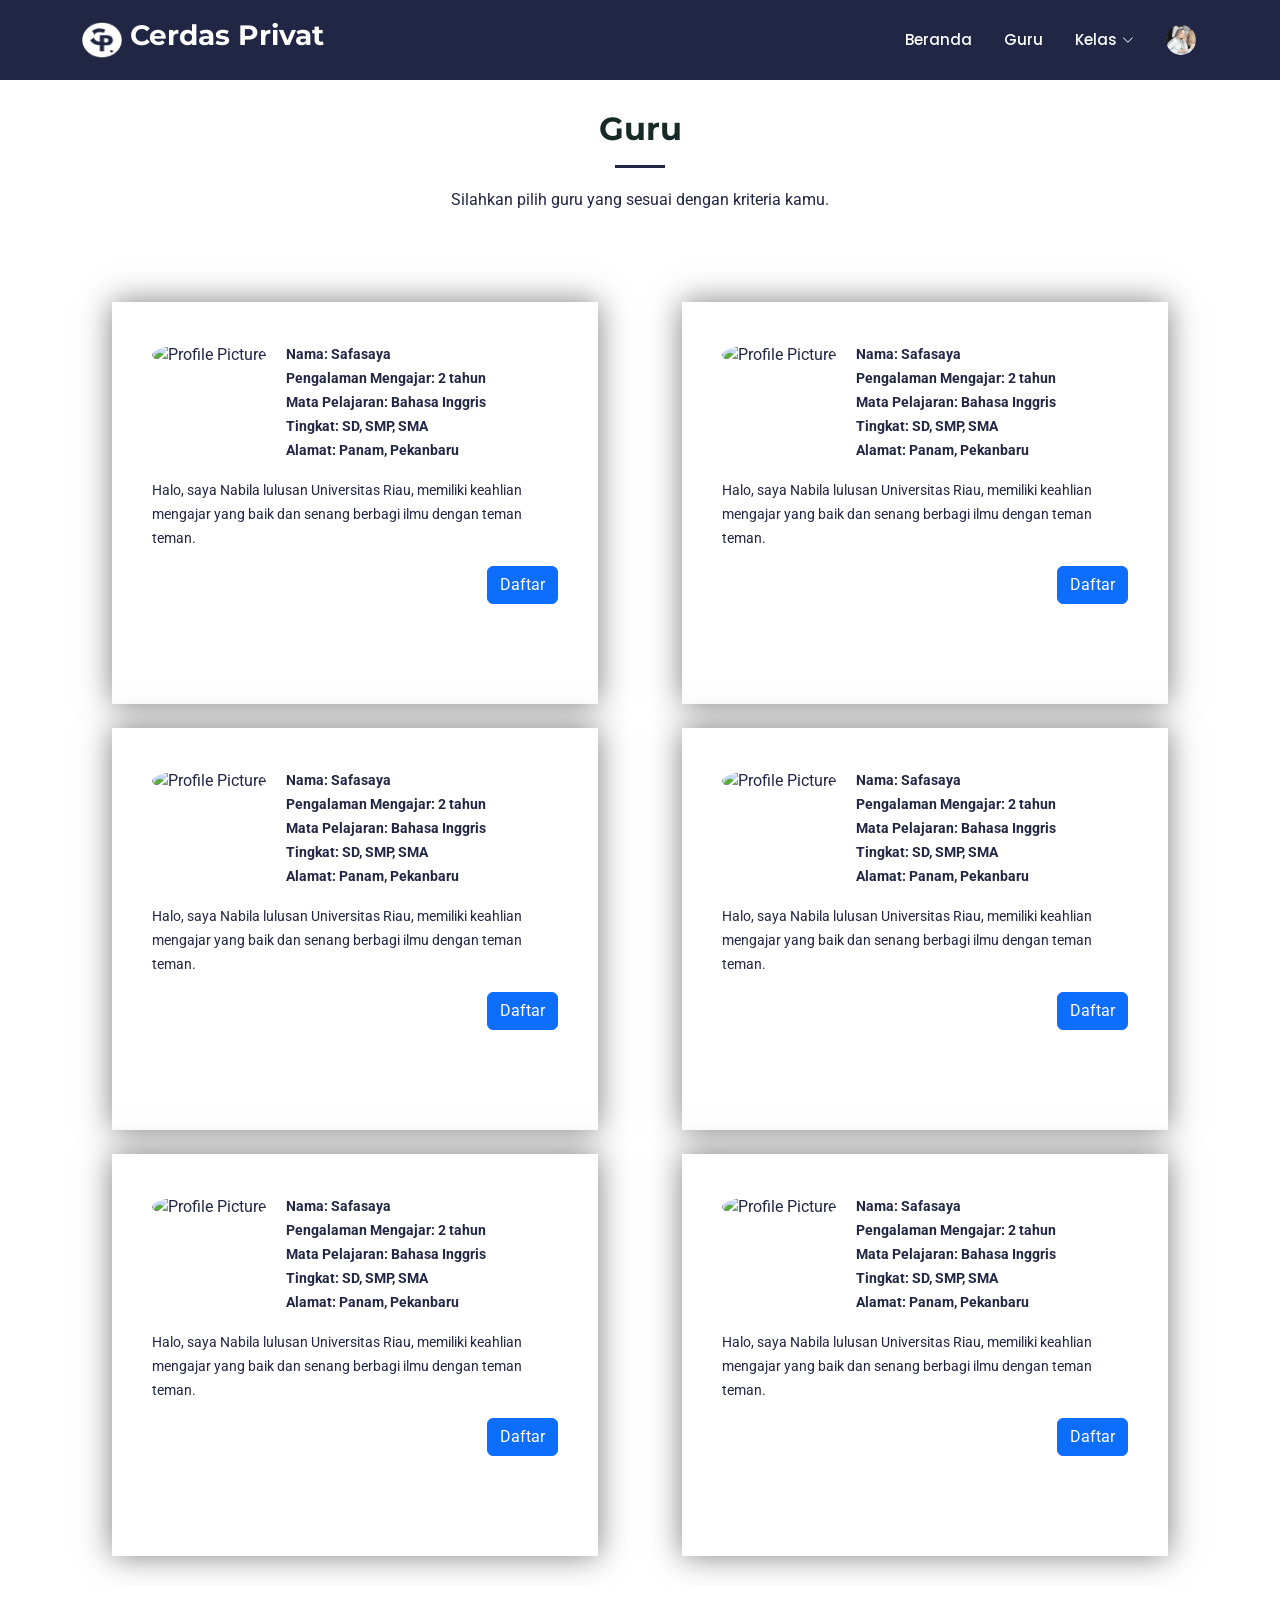
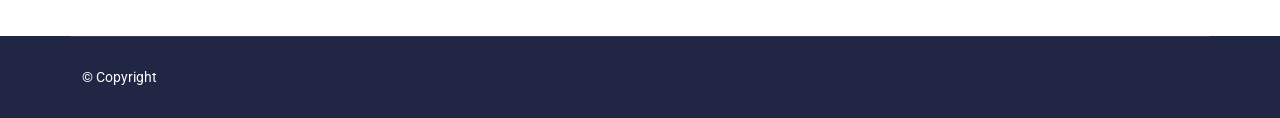
==== commit b1949581: "update kedua" ====
--- a/gurusis.html
+++ b/gurusis.html
@@ -44,7 +44,8 @@
 
       <div class="container position-relative d-flex align-items-center justify-content-between">
         <a href="index.html" class="logo d-flex align-items-center">
-            <img src="assets/img/logoCP2.png" alt="" style="width: 40px; height: 40px;">
+          <img src="assets/img/logoCP2.png" alt="" style="width: 40px; height: auto;">
+          <h3 class="sitename" style="font-weight: bold;">Cerdas Privat</h3> 
         </a>
 
         <nav id="navmenu" class="navmenu">
